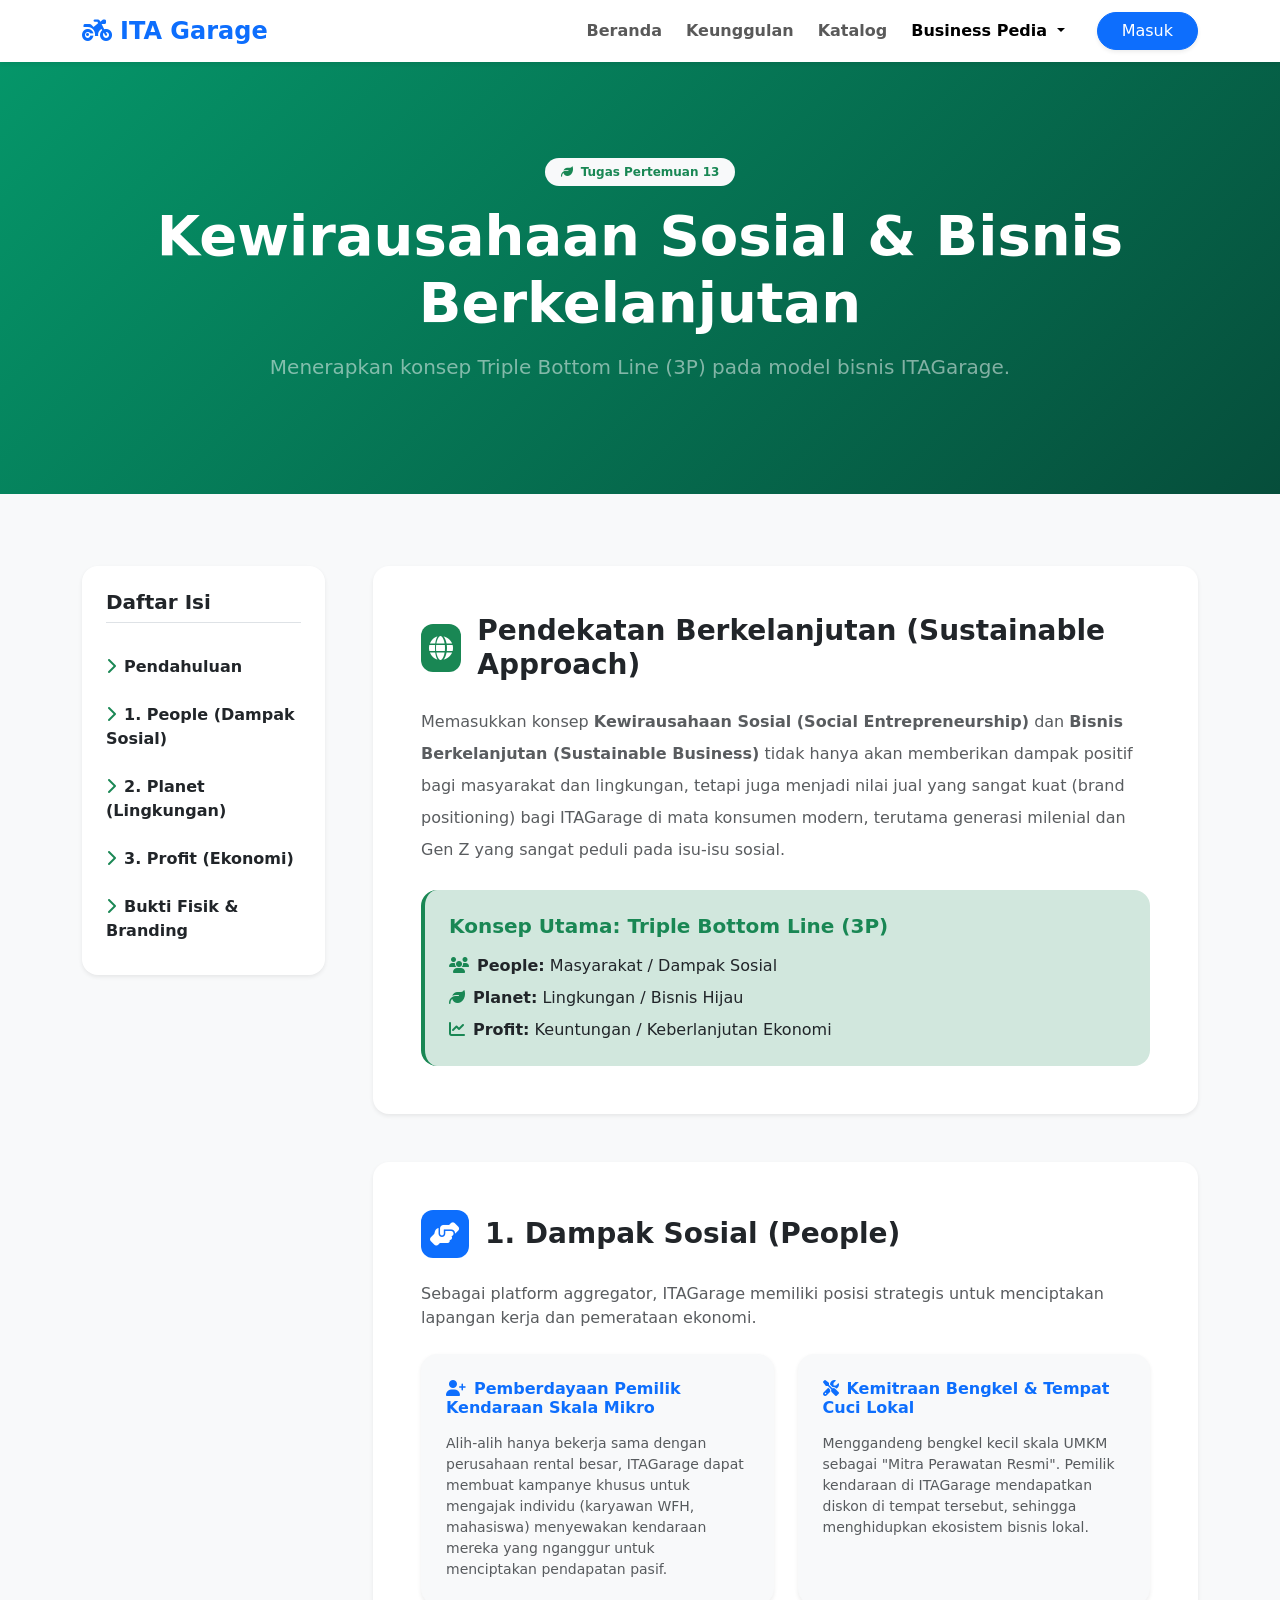
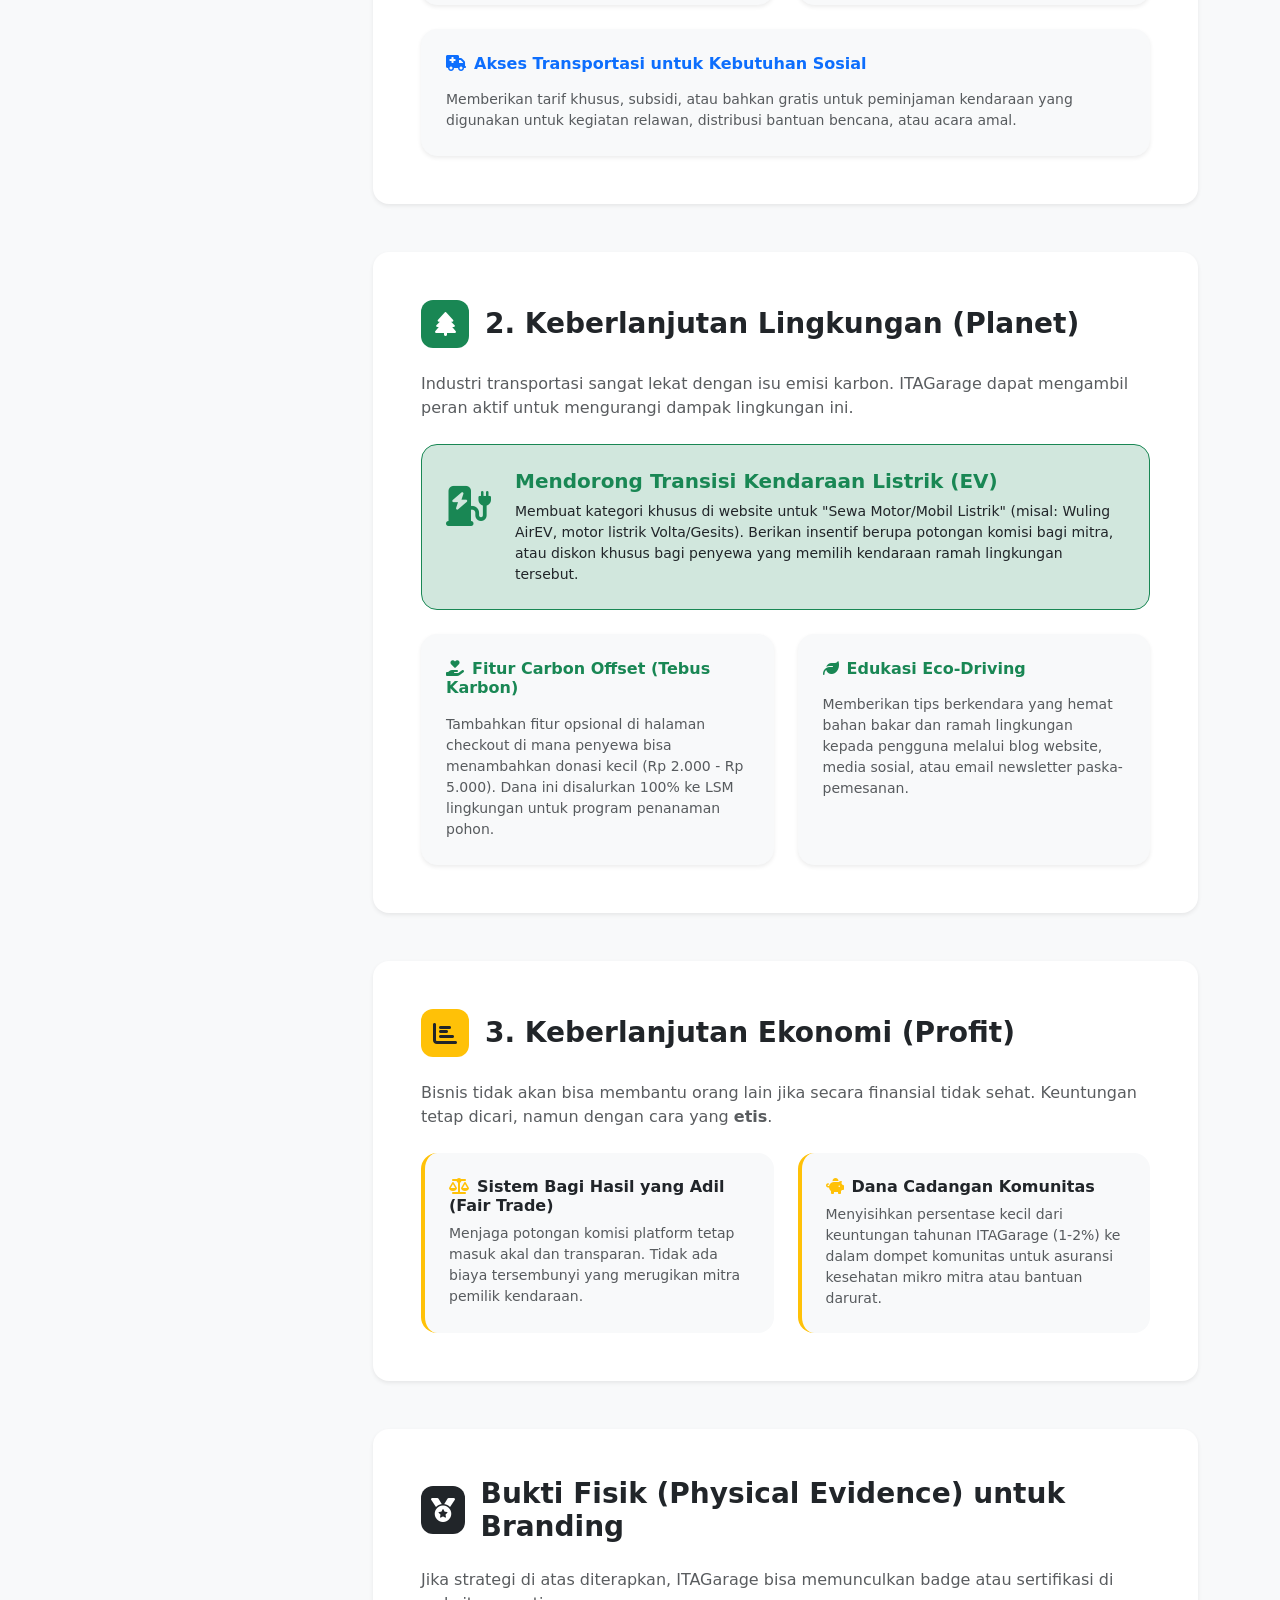
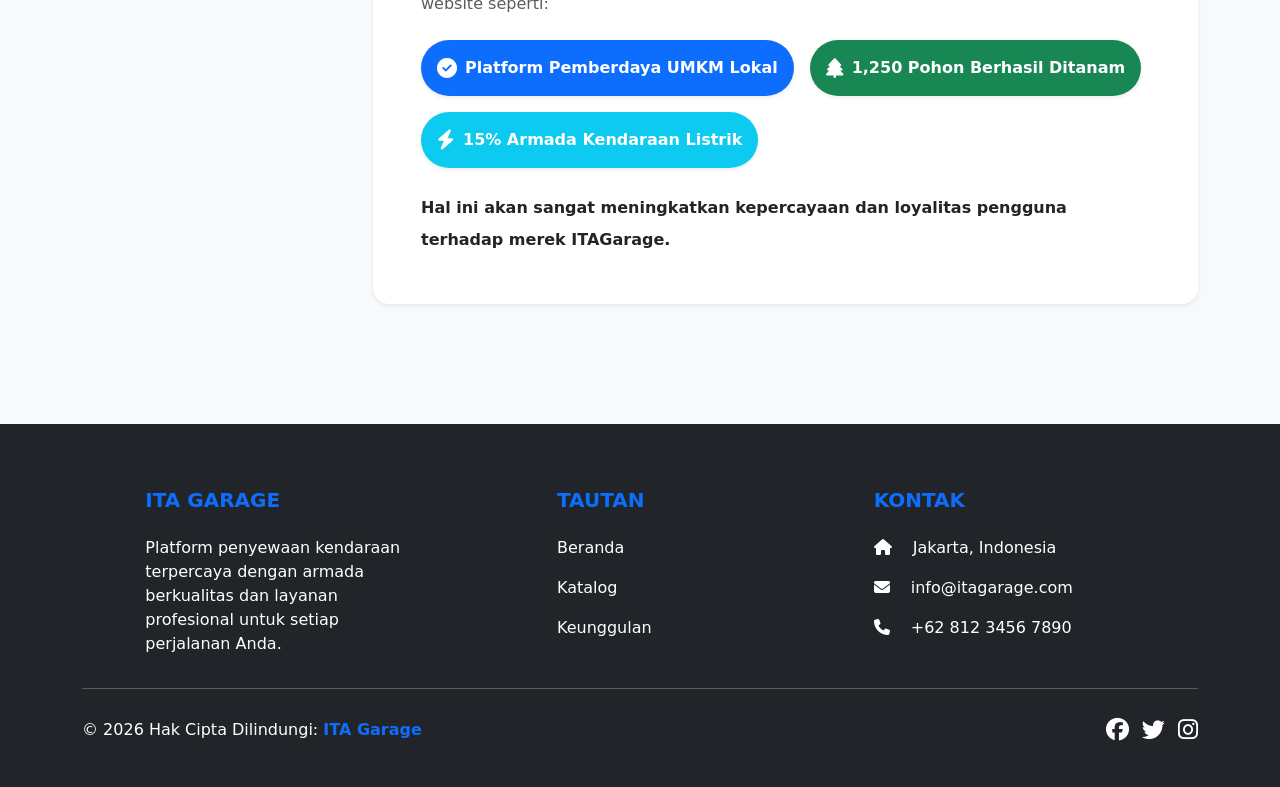
==== tugas-13.html @ 47c339a1 "first commit" ====
<!DOCTYPE html>
<html lang="id">
<head>
    <meta charset="UTF-8">
    <meta name="viewport" content="width=device-width, initial-scale=1.0">
    <title>Tugas Pertemuan 13 - ITA Garage</title>
    <link href="https://cdn.jsdelivr.net/npm/bootstrap@5.3.2/dist/css/bootstrap.min.css" rel="stylesheet">
    <link rel="stylesheet" href="https://cdnjs.cloudflare.com/ajax/libs/font-awesome/6.4.0/css/all.min.css">
    <link rel="stylesheet" href="css/style.css">
    <style>
        .section-icon {
            width: 48px;
            height: 48px;
            display: flex;
            align-items: center;
            justify-content: center;
            border-radius: 12px;
            font-size: 24px;
        }
    </style>
</head>
<body class="bg-light">

    <!-- Navbar -->
    <nav class="navbar navbar-expand-lg navbar-light bg-white shadow-sm sticky-top">
        <div class="container">
            <a class="navbar-brand fw-bold text-primary fs-4" href="index.html">
                <i class="fas fa-motorcycle me-2"></i>ITA Garage
            </a>
            <button class="navbar-toggler border-0 shadow-none" type="button" data-bs-toggle="collapse" data-bs-target="#navbarNav" aria-controls="navbarNav" aria-expanded="false" aria-label="Toggle navigation">
                <span class="navbar-toggler-icon"></span>
            </button>
            <div class="collapse navbar-collapse" id="navbarNav">
                <ul class="navbar-nav ms-auto align-items-center gap-2">
                    <li class="nav-item">
                        <a class="nav-link fw-semibold" href="index.html">Beranda</a>
                    </li>
                    <li class="nav-item">
                        <a class="nav-link fw-semibold" href="index.html#features">Keunggulan</a>
                    </li>
                    <li class="nav-item">
                        <a class="nav-link fw-semibold" href="catalog.html">Katalog</a>
                    </li>
                    <li class="nav-item dropdown">
                        <a class="nav-link dropdown-toggle active fw-semibold" href="#" id="navbarDropdown" role="button" data-bs-toggle="dropdown" aria-expanded="false">
                            Business Pedia
                        </a>
                        <ul class="dropdown-menu border-0 shadow-sm" aria-labelledby="navbarDropdown">
                            <li><a class="dropdown-item" href="business-plan.html">Business Plan</a></li>
                            <li><a class="dropdown-item" href="seminar-umkm.html">Seminar UMKM Berkelanjutan</a></li>
                            <li><hr class="dropdown-divider"></li>
                            <li><a class="dropdown-item" href="tugas-7.html">Tugas Pertemuan 7</a></li>
                            <li><a class="dropdown-item" href="tugas-11.html">Tugas Pertemuan 11</a></li>
                            <li><a class="dropdown-item fw-bold text-primary" href="tugas-13.html">Tugas Pertemuan 13</a></li>
                            <li><a class="dropdown-item" href="#">Tugas Pertemuan 14</a></li>
                            <li><a class="dropdown-item" href="tugas-15.html">Tugas Pertemuan 15</a></li>
                        </ul>
                    </li>
                    <li class="nav-item ms-lg-3 mt-3 mt-lg-0">
                        <a class="btn btn-primary px-4 rounded-pill shadow-sm" href="login.html">Masuk</a>
                    </li>
                </ul>
            </div>
        </div>
    </nav>

    <!-- Header Section -->
    <div class="bg-dark text-white py-5 position-relative" style="background: linear-gradient(135deg, #059669, #064e3b);">
        <div class="container py-5 text-center position-relative z-1">
            <span class="badge bg-light text-success mb-3 px-3 py-2 rounded-pill"><i class="fas fa-leaf me-2"></i>Tugas Pertemuan 13</span>
            <h1 class="display-4 fw-bold mb-3">Kewirausahaan Sosial & Bisnis Berkelanjutan</h1>
            <p class="lead text-white-50 mx-auto" style="max-width: 800px;">
                Menerapkan konsep Triple Bottom Line (3P) pada model bisnis ITAGarage.
            </p>
        </div>
    </div>

    <!-- Main Content -->
    <section class="py-5">
        <div class="container py-4">
            <div class="row g-5">
                
                <!-- Sidebar Nav for Document -->
                <div class="col-lg-3 d-none d-lg-block">
                    <div class="sticky-top" style="top: 100px;">
                        <div class="card border-0 shadow-sm rounded-4 p-4">
                            <h5 class="fw-bold mb-4 border-bottom pb-2">Daftar Isi</h5>
                            <ul class="nav flex-column gap-2">
                                <li class="nav-item"><a href="#section-intro" class="nav-link px-0 text-dark fw-semibold"><i class="fas fa-chevron-right text-success me-2 fs-6"></i>Pendahuluan</a></li>
                                <li class="nav-item"><a href="#section-1" class="nav-link px-0 text-dark fw-semibold"><i class="fas fa-chevron-right text-success me-2 fs-6"></i>1. People (Dampak Sosial)</a></li>
                                <li class="nav-item"><a href="#section-2" class="nav-link px-0 text-dark fw-semibold"><i class="fas fa-chevron-right text-success me-2 fs-6"></i>2. Planet (Lingkungan)</a></li>
                                <li class="nav-item"><a href="#section-3" class="nav-link px-0 text-dark fw-semibold"><i class="fas fa-chevron-right text-success me-2 fs-6"></i>3. Profit (Ekonomi)</a></li>
                                <li class="nav-item"><a href="#section-4" class="nav-link px-0 text-dark fw-semibold"><i class="fas fa-chevron-right text-success me-2 fs-6"></i>Bukti Fisik & Branding</a></li>
                            </ul>
                        </div>
                    </div>
                </div>

                <!-- Document Content -->
                <div class="col-lg-9">
                    
                    <!-- Intro -->
                    <div id="section-intro" class="card border-0 shadow-sm rounded-4 p-4 p-md-5 mb-5 hover-scale">
                        <div class="d-flex align-items-center gap-3 mb-4">
                            <div class="bg-success text-white section-icon">
                                <i class="fas fa-globe"></i>
                            </div>
                            <h3 class="fw-bold mb-0">Pendekatan Berkelanjutan (Sustainable Approach)</h3>
                        </div>
                        <p class="text-muted fs-6 lh-lg mb-4">
                            Memasukkan konsep <strong>Kewirausahaan Sosial (Social Entrepreneurship)</strong> dan <strong>Bisnis Berkelanjutan (Sustainable Business)</strong> tidak hanya akan memberikan dampak positif bagi masyarakat dan lingkungan, tetapi juga menjadi nilai jual yang sangat kuat (brand positioning) bagi ITAGarage di mata konsumen modern, terutama generasi milenial dan Gen Z yang sangat peduli pada isu-isu sosial.
                        </p>
                        
                        <div class="bg-success-subtle p-4 rounded-4 border-start border-4 border-success">
                            <h5 class="fw-bold text-success mb-3">Konsep Utama: Triple Bottom Line (3P)</h5>
                            <ul class="list-unstyled mb-0 text-dark">
                                <li class="mb-2"><i class="fas fa-users text-success me-2"></i><strong>People:</strong> Masyarakat / Dampak Sosial</li>
                                <li class="mb-2"><i class="fas fa-leaf text-success me-2"></i><strong>Planet:</strong> Lingkungan / Bisnis Hijau</li>
                                <li><i class="fas fa-chart-line text-success me-2"></i><strong>Profit:</strong> Keuntungan / Keberlanjutan Ekonomi</li>
                            </ul>
                        </div>
                    </div>

                    <!-- 1. People -->
                    <div id="section-1" class="card border-0 shadow-sm rounded-4 p-4 p-md-5 mb-5 hover-scale">
                        <div class="d-flex align-items-center gap-3 mb-4">
                            <div class="bg-primary text-white section-icon">
                                <i class="fas fa-hands-helping"></i>
                            </div>
                            <h3 class="fw-bold mb-0">1. Dampak Sosial (People)</h3>
                        </div>
                        <p class="text-muted mb-4">Sebagai platform aggregator, ITAGarage memiliki posisi strategis untuk menciptakan lapangan kerja dan pemerataan ekonomi.</p>
                        
                        <div class="row g-4">
                            <div class="col-md-6">
                                <div class="bg-light p-4 rounded-4 h-100 border border-light shadow-sm">
                                    <h6 class="fw-bold text-primary mb-3"><i class="fas fa-user-plus me-2"></i>Pemberdayaan Pemilik Kendaraan Skala Mikro</h6>
                                    <p class="text-muted small mb-0">Alih-alih hanya bekerja sama dengan perusahaan rental besar, ITAGarage dapat membuat kampanye khusus untuk mengajak individu (karyawan WFH, mahasiswa) menyewakan kendaraan mereka yang nganggur untuk menciptakan pendapatan pasif.</p>
                                </div>
                            </div>
                            <div class="col-md-6">
                                <div class="bg-light p-4 rounded-4 h-100 border border-light shadow-sm">
                                    <h6 class="fw-bold text-primary mb-3"><i class="fas fa-tools me-2"></i>Kemitraan Bengkel & Tempat Cuci Lokal</h6>
                                    <p class="text-muted small mb-0">Menggandeng bengkel kecil skala UMKM sebagai "Mitra Perawatan Resmi". Pemilik kendaraan di ITAGarage mendapatkan diskon di tempat tersebut, sehingga menghidupkan ekosistem bisnis lokal.</p>
                                </div>
                            </div>
                            <div class="col-12">
                                <div class="bg-light p-4 rounded-4 border border-light shadow-sm">
                                    <h6 class="fw-bold text-primary mb-3"><i class="fas fa-ambulance me-2"></i>Akses Transportasi untuk Kebutuhan Sosial</h6>
                                    <p class="text-muted small mb-0">Memberikan tarif khusus, subsidi, atau bahkan gratis untuk peminjaman kendaraan yang digunakan untuk kegiatan relawan, distribusi bantuan bencana, atau acara amal.</p>
                                </div>
                            </div>
                        </div>
                    </div>

                    <!-- 2. Planet -->
                    <div id="section-2" class="card border-0 shadow-sm rounded-4 p-4 p-md-5 mb-5 hover-scale">
                        <div class="d-flex align-items-center gap-3 mb-4">
                            <div class="bg-success text-white section-icon">
                                <i class="fas fa-tree"></i>
                            </div>
                            <h3 class="fw-bold mb-0">2. Keberlanjutan Lingkungan (Planet)</h3>
                        </div>
                        <p class="text-muted mb-4">Industri transportasi sangat lekat dengan isu emisi karbon. ITAGarage dapat mengambil peran aktif untuk mengurangi dampak lingkungan ini.</p>

                        <div class="row g-4">
                            <div class="col-md-12">
                                <div class="d-flex gap-4 p-4 bg-success-subtle rounded-4 border border-success">
                                    <div class="text-success fs-1 mt-2"><i class="fas fa-charging-station"></i></div>
                                    <div>
                                        <h5 class="fw-bold text-success mb-2">Mendorong Transisi Kendaraan Listrik (EV)</h5>
                                        <p class="text-dark small mb-0">Membuat kategori khusus di website untuk "Sewa Motor/Mobil Listrik" (misal: Wuling AirEV, motor listrik Volta/Gesits). Berikan insentif berupa potongan komisi bagi mitra, atau diskon khusus bagi penyewa yang memilih kendaraan ramah lingkungan tersebut.</p>
                                    </div>
                                </div>
                            </div>
                            <div class="col-md-6">
                                <div class="bg-light p-4 rounded-4 h-100 border border-light shadow-sm">
                                    <h6 class="fw-bold text-success mb-3"><i class="fas fa-hand-holding-heart me-2"></i>Fitur Carbon Offset (Tebus Karbon)</h6>
                                    <p class="text-muted small mb-0">Tambahkan fitur opsional di halaman checkout di mana penyewa bisa menambahkan donasi kecil (Rp 2.000 - Rp 5.000). Dana ini disalurkan 100% ke LSM lingkungan untuk program penanaman pohon.</p>
                                </div>
                            </div>
                            <div class="col-md-6">
                                <div class="bg-light p-4 rounded-4 h-100 border border-light shadow-sm">
                                    <h6 class="fw-bold text-success mb-3"><i class="fas fa-leaf me-2"></i>Edukasi Eco-Driving</h6>
                                    <p class="text-muted small mb-0">Memberikan tips berkendara yang hemat bahan bakar dan ramah lingkungan kepada pengguna melalui blog website, media sosial, atau email newsletter paska-pemesanan.</p>
                                </div>
                            </div>
                        </div>
                    </div>

                    <!-- 3. Profit -->
                    <div id="section-3" class="card border-0 shadow-sm rounded-4 p-4 p-md-5 mb-5 hover-scale">
                        <div class="d-flex align-items-center gap-3 mb-4">
                            <div class="bg-warning text-dark section-icon">
                                <i class="fas fa-chart-bar"></i>
                            </div>
                            <h3 class="fw-bold mb-0">3. Keberlanjutan Ekonomi (Profit)</h3>
                        </div>
                        <p class="text-muted mb-4">Bisnis tidak akan bisa membantu orang lain jika secara finansial tidak sehat. Keuntungan tetap dicari, namun dengan cara yang <strong>etis</strong>.</p>

                        <div class="row g-4">
                            <div class="col-md-6">
                                <div class="bg-light p-4 rounded-4 h-100 border-start border-4 border-warning">
                                    <h6 class="fw-bold text-dark mb-2"><i class="fas fa-balance-scale me-2 text-warning"></i>Sistem Bagi Hasil yang Adil (Fair Trade)</h6>
                                    <p class="text-muted small mb-0">Menjaga potongan komisi platform tetap masuk akal dan transparan. Tidak ada biaya tersembunyi yang merugikan mitra pemilik kendaraan.</p>
                                </div>
                            </div>
                            <div class="col-md-6">
                                <div class="bg-light p-4 rounded-4 h-100 border-start border-4 border-warning">
                                    <h6 class="fw-bold text-dark mb-2"><i class="fas fa-piggy-bank me-2 text-warning"></i>Dana Cadangan Komunitas</h6>
                                    <p class="text-muted small mb-0">Menyisihkan persentase kecil dari keuntungan tahunan ITAGarage (1-2%) ke dalam dompet komunitas untuk asuransi kesehatan mikro mitra atau bantuan darurat.</p>
                                </div>
                            </div>
                        </div>
                    </div>

                    <!-- Bukti Fisik -->
                    <div id="section-4" class="card border-0 shadow-sm rounded-4 p-4 p-md-5 hover-scale">
                        <div class="d-flex align-items-center gap-3 mb-4">
                            <div class="bg-dark text-white section-icon">
                                <i class="fas fa-medal"></i>
                            </div>
                            <h3 class="fw-bold mb-0">Bukti Fisik (Physical Evidence) untuk Branding</h3>
                        </div>
                        <p class="text-muted mb-4">Jika strategi di atas diterapkan, ITAGarage bisa memunculkan badge atau sertifikasi di website seperti:</p>

                        <div class="d-flex flex-wrap gap-3 mb-4">
                            <div class="bg-primary text-white p-3 rounded-pill shadow-sm d-flex align-items-center gap-2">
                                <i class="fas fa-check-circle fs-5"></i>
                                <span class="fw-semibold">Platform Pemberdaya UMKM Lokal</span>
                            </div>
                            <div class="bg-success text-white p-3 rounded-pill shadow-sm d-flex align-items-center gap-2">
                                <i class="fas fa-tree fs-5"></i>
                                <span class="fw-semibold">1,250 Pohon Berhasil Ditanam</span>
                            </div>
                            <div class="bg-info text-white p-3 rounded-pill shadow-sm d-flex align-items-center gap-2">
                                <i class="fas fa-bolt fs-5"></i>
                                <span class="fw-semibold">15% Armada Kendaraan Listrik</span>
                            </div>
                        </div>
                        
                        <p class="text-dark fw-semibold lh-lg mb-0">
                            Hal ini akan sangat meningkatkan kepercayaan dan loyalitas pengguna terhadap merek ITAGarage.
                        </p>
                    </div>

                </div>
            </div>
        </div>
    </section>

    <!-- Footer -->
    <footer class="bg-dark text-white pt-5 pb-4 mt-5">
        <div class="container text-center text-md-start">
            <div class="row text-center text-md-start">
                <div class="col-md-3 col-lg-3 col-xl-3 mx-auto mt-3">
                    <h5 class="text-uppercase mb-4 fw-bold text-primary">ITA Garage</h5>
                    <p>Platform penyewaan kendaraan terpercaya dengan armada berkualitas dan layanan profesional untuk setiap perjalanan Anda.</p>
                </div>
                <div class="col-md-2 col-lg-2 col-xl-2 mx-auto mt-3">
                    <h5 class="text-uppercase mb-4 fw-bold text-primary">Tautan</h5>
                    <p><a href="index.html" class="text-white text-decoration-none">Beranda</a></p>
                    <p><a href="catalog.html" class="text-white text-decoration-none">Katalog</a></p>
                    <p><a href="index.html#features" class="text-white text-decoration-none">Keunggulan</a></p>
                </div>
                <div class="col-md-4 col-lg-3 col-xl-3 mx-auto mt-3">
                    <h5 class="text-uppercase mb-4 fw-bold text-primary">Kontak</h5>
                    <p><i class="fas fa-home me-3"></i> Jakarta, Indonesia</p>
                    <p><i class="fas fa-envelope me-3"></i> info@itagarage.com</p>
                    <p><i class="fas fa-phone me-3"></i> +62 812 3456 7890</p>
                </div>
            </div>
            <hr class="mb-4">
            <div class="row align-items-center">
                <div class="col-md-7 col-lg-8">
                    <p class="text-center text-md-start">© 2026 Hak Cipta Dilindungi:
                        <a href="#" class="text-decoration-none"><strong class="text-primary">ITA Garage</strong></a>
                    </p>
                </div>
                <div class="col-md-5 col-lg-4">
                    <div class="text-center text-md-end">
                        <ul class="list-unstyled list-inline">
                            <li class="list-inline-item"><a href="#" class="btn-floating btn-sm text-white" style="font-size: 23px;"><i class="fab fa-facebook"></i></a></li>
                            <li class="list-inline-item"><a href="#" class="btn-floating btn-sm text-white" style="font-size: 23px;"><i class="fab fa-twitter"></i></a></li>
                            <li class="list-inline-item"><a href="#" class="btn-floating btn-sm text-white" style="font-size: 23px;"><i class="fab fa-instagram"></i></a></li>
                        </ul>
                    </div>
                </div>
            </div>
        </div>
    </footer>

    <script src="https://cdn.jsdelivr.net/npm/bootstrap@5.3.2/dist/js/bootstrap.bundle.min.js"></script>
    <script src="js/script.js"></script>
</body>
</html>
---- css/style.css ----
.text-gradient {
    background: linear-gradient(45deg, #0d6efd, #0dcaf0);
    -webkit-background-clip: text;
    background-clip: text;
    -webkit-text-fill-color: transparent;
}
.glass {
    background: rgba(255, 255, 255, 0.7);
    backdrop-filter: blur(10px);
    border: 1px solid rgba(255, 255, 255, 0.3);
}
.hover-scale {
    transition: transform 0.3s ease;
}
.hover-scale:hover {
    transform: translateY(-5px);
}
.badge-custom {
    padding: 8px 16px;
    border-radius: 50px;
}
.badge-available {
    background-color: #d1e7dd;
    color: #0f5132;
}
.badge-rented {
    background-color: #f8d7da;
    color: #842029;
}
.bg-gradient-dark {
    background: linear-gradient(to top, rgba(0,0,0,0.8), transparent);
}
.text-blue { color: #fff; }
.card-img-top {
    height: 200px;
    object-fit: cover;
}
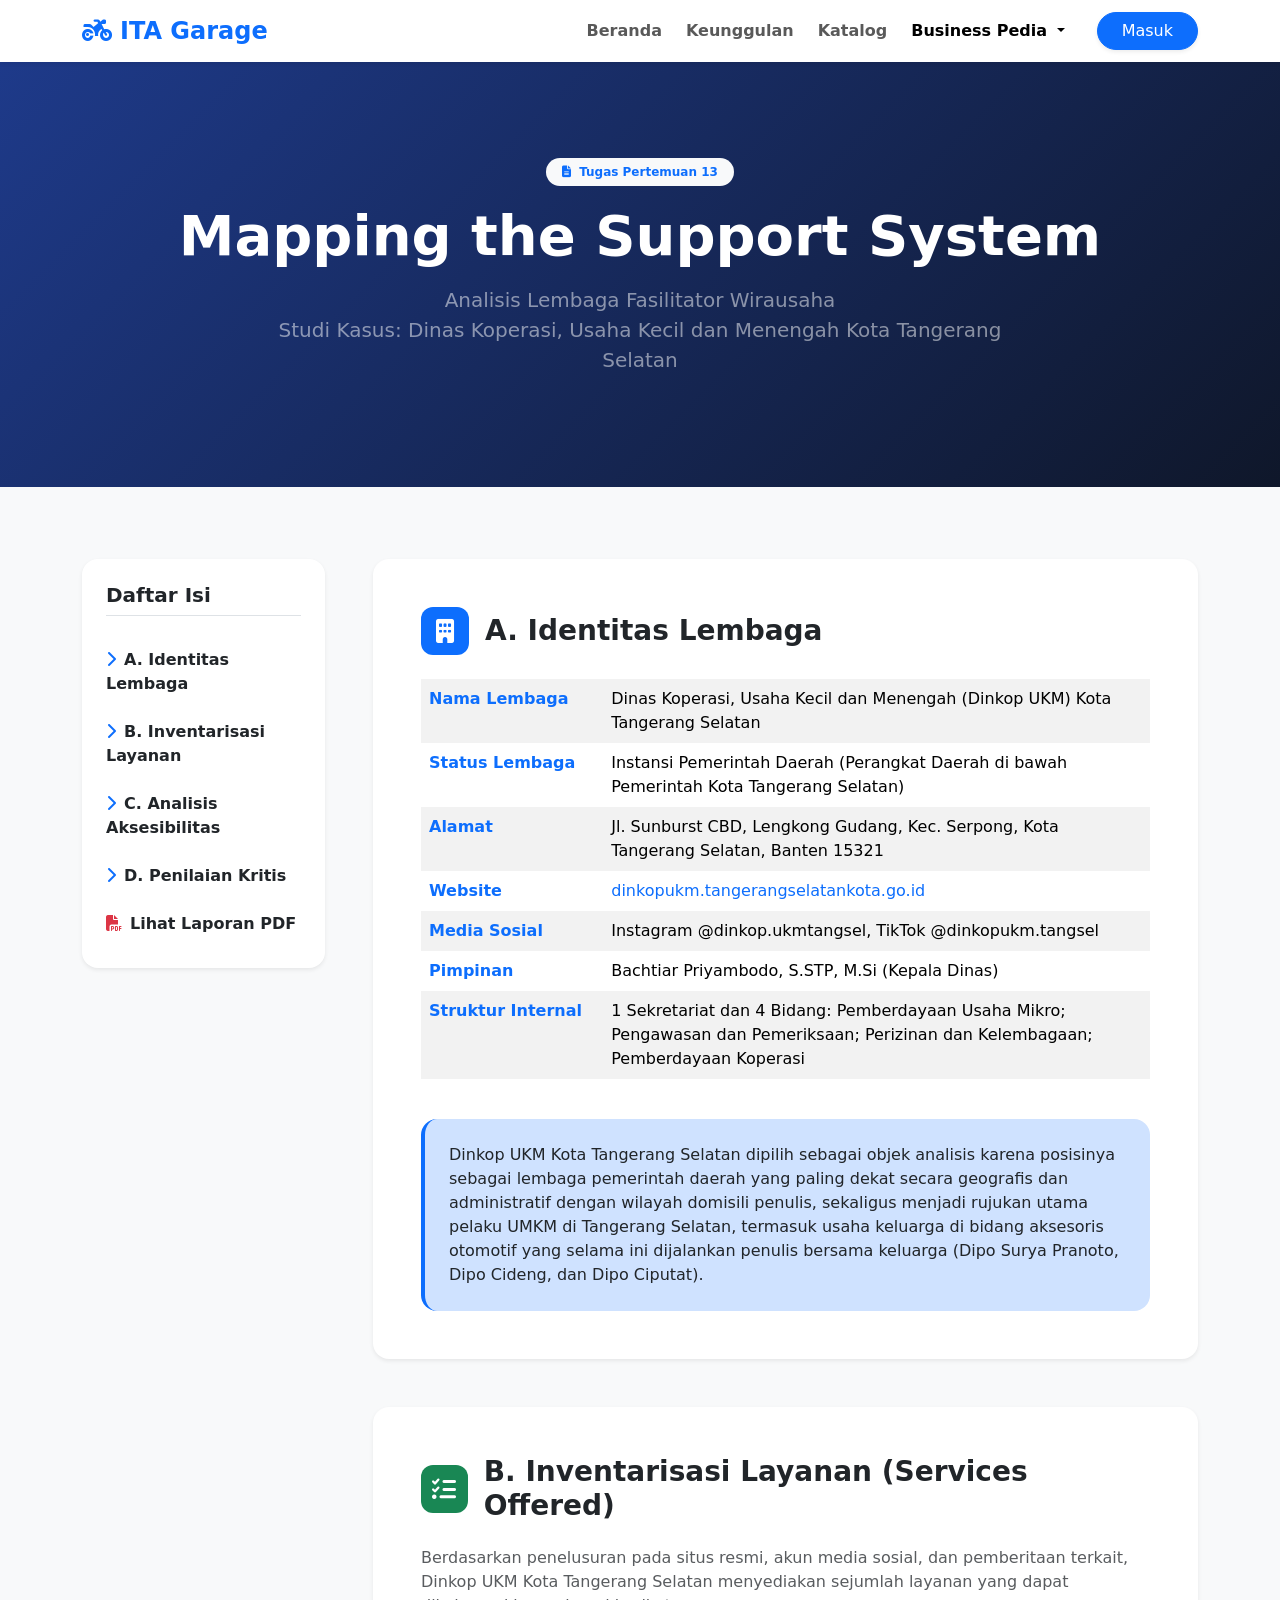
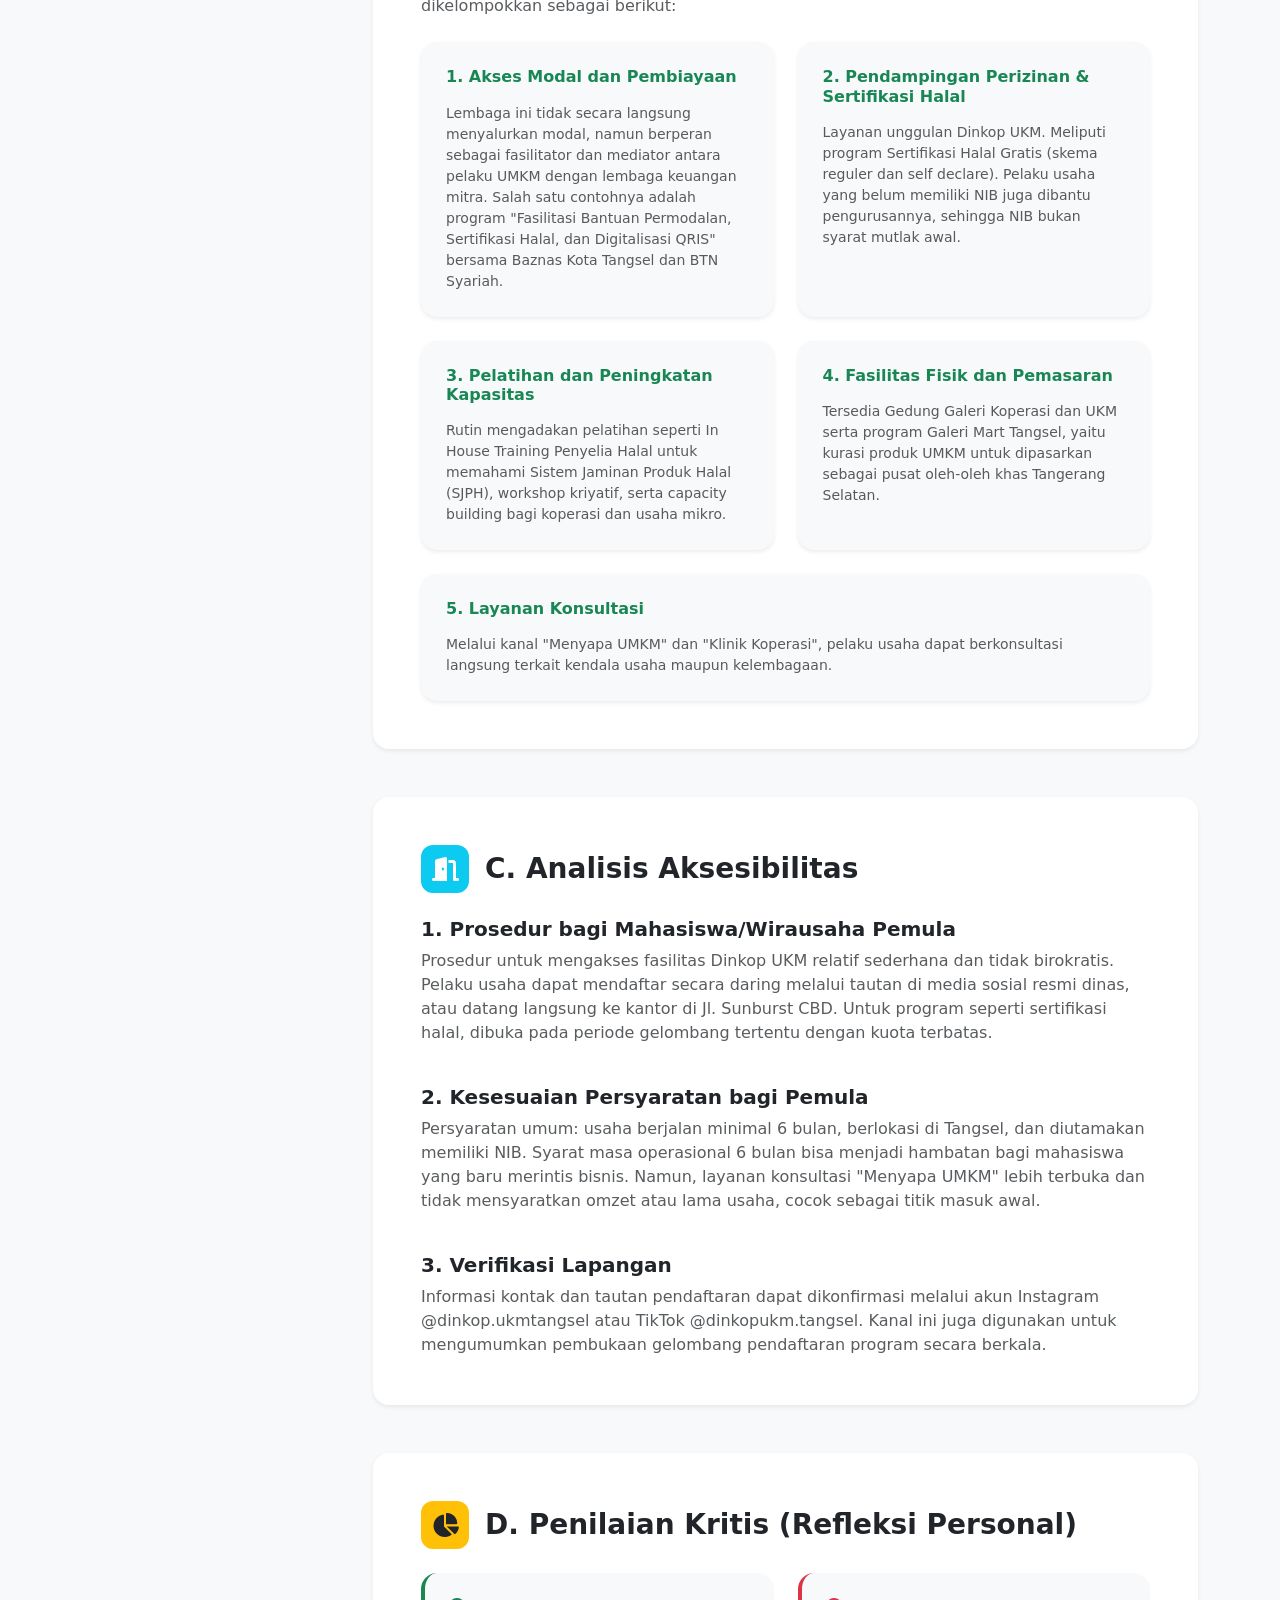
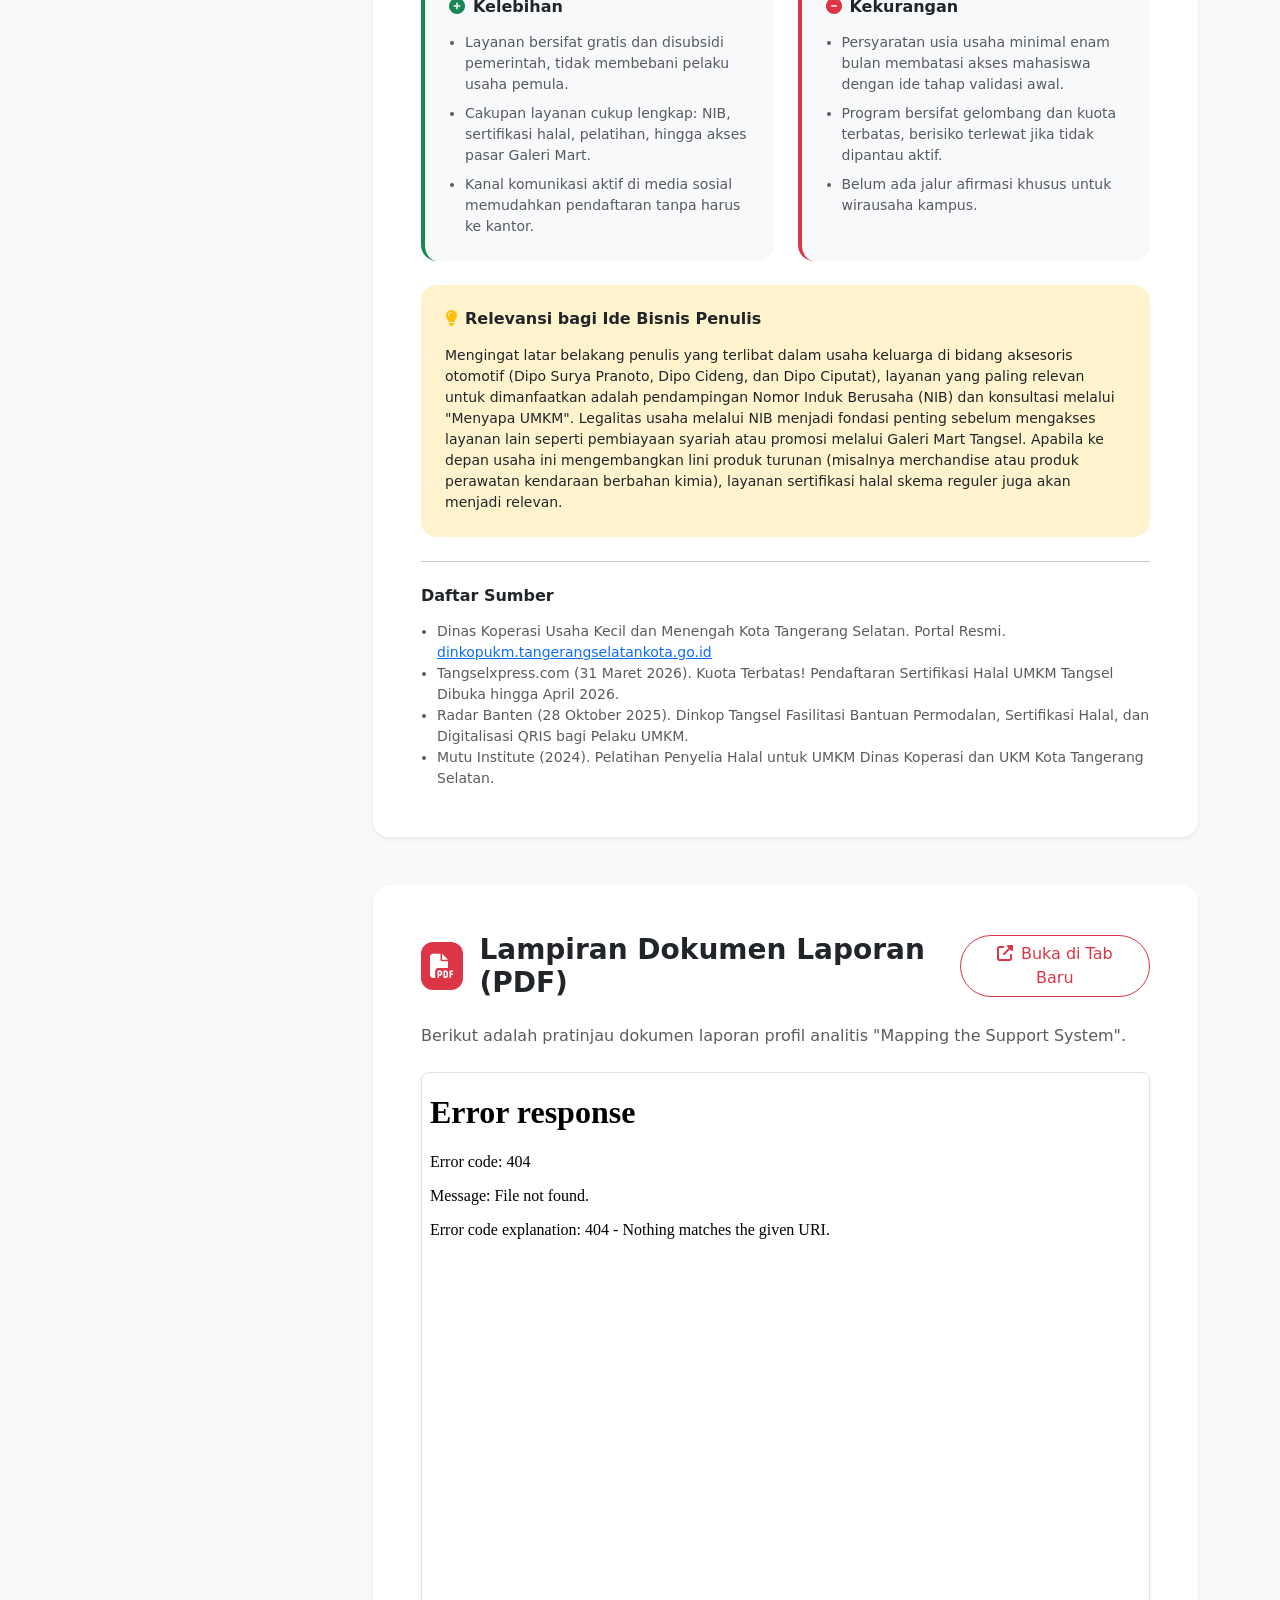
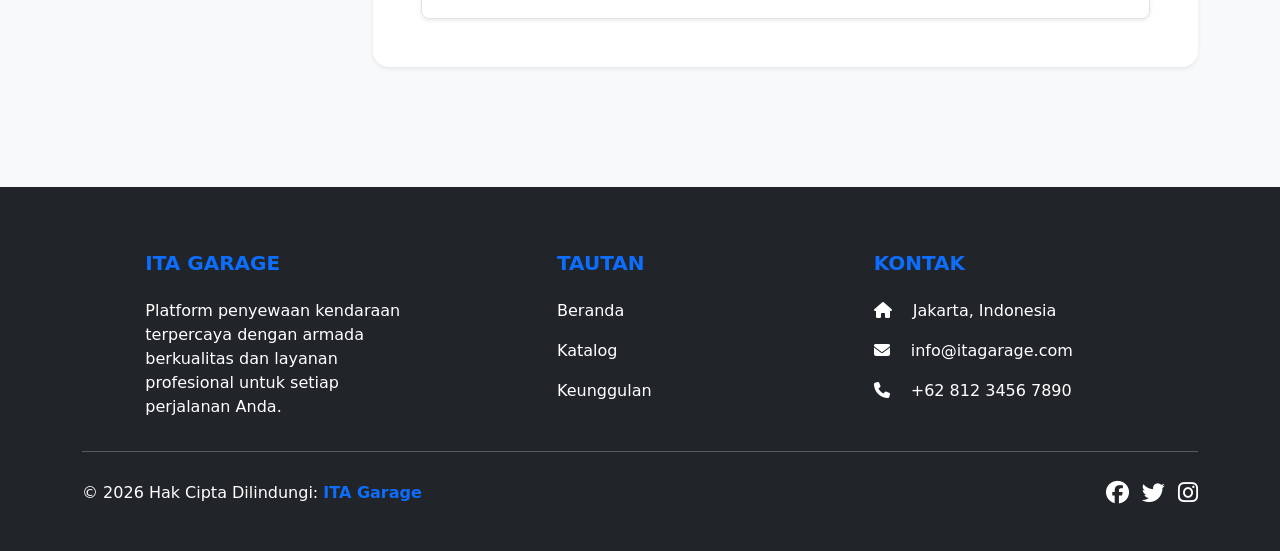
==== commit a1fa46f2: "Update tugas-13.html with new content and styling" ====
--- a/tugas-13.html
+++ b/tugas-13.html
@@ -65,12 +65,13 @@
     </nav>
 
     <!-- Header Section -->
-    <div class="bg-dark text-white py-5 position-relative" style="background: linear-gradient(135deg, #059669, #064e3b);">
+    <div class="bg-dark text-white py-5 position-relative" style="background: linear-gradient(135deg, #1e3a8a, #0f172a);">
         <div class="container py-5 text-center position-relative z-1">
-            <span class="badge bg-light text-success mb-3 px-3 py-2 rounded-pill"><i class="fas fa-leaf me-2"></i>Tugas Pertemuan 13</span>
-            <h1 class="display-4 fw-bold mb-3">Kewirausahaan Sosial & Bisnis Berkelanjutan</h1>
+            <span class="badge bg-light text-primary mb-3 px-3 py-2 rounded-pill"><i class="fas fa-file-alt me-2"></i>Tugas Pertemuan 13</span>
+            <h1 class="display-4 fw-bold mb-3">Mapping the Support System</h1>
             <p class="lead text-white-50 mx-auto" style="max-width: 800px;">
-                Menerapkan konsep Triple Bottom Line (3P) pada model bisnis ITAGarage.
+                Analisis Lembaga Fasilitator Wirausaha<br>
+                <strong>Studi Kasus: Dinas Koperasi, Usaha Kecil dan Menengah Kota Tangerang Selatan</strong>
             </p>
         </div>
     </div>
@@ -86,11 +87,11 @@
                         <div class="card border-0 shadow-sm rounded-4 p-4">
                             <h5 class="fw-bold mb-4 border-bottom pb-2">Daftar Isi</h5>
                             <ul class="nav flex-column gap-2">
-                                <li class="nav-item"><a href="#section-intro" class="nav-link px-0 text-dark fw-semibold"><i class="fas fa-chevron-right text-success me-2 fs-6"></i>Pendahuluan</a></li>
-                                <li class="nav-item"><a href="#section-1" class="nav-link px-0 text-dark fw-semibold"><i class="fas fa-chevron-right text-success me-2 fs-6"></i>1. People (Dampak Sosial)</a></li>
-                                <li class="nav-item"><a href="#section-2" class="nav-link px-0 text-dark fw-semibold"><i class="fas fa-chevron-right text-success me-2 fs-6"></i>2. Planet (Lingkungan)</a></li>
-                                <li class="nav-item"><a href="#section-3" class="nav-link px-0 text-dark fw-semibold"><i class="fas fa-chevron-right text-success me-2 fs-6"></i>3. Profit (Ekonomi)</a></li>
-                                <li class="nav-item"><a href="#section-4" class="nav-link px-0 text-dark fw-semibold"><i class="fas fa-chevron-right text-success me-2 fs-6"></i>Bukti Fisik & Branding</a></li>
+                                <li class="nav-item"><a href="#section-a" class="nav-link px-0 text-dark fw-semibold"><i class="fas fa-chevron-right text-primary me-2 fs-6"></i>A. Identitas Lembaga</a></li>
+                                <li class="nav-item"><a href="#section-b" class="nav-link px-0 text-dark fw-semibold"><i class="fas fa-chevron-right text-primary me-2 fs-6"></i>B. Inventarisasi Layanan</a></li>
+                                <li class="nav-item"><a href="#section-c" class="nav-link px-0 text-dark fw-semibold"><i class="fas fa-chevron-right text-primary me-2 fs-6"></i>C. Analisis Aksesibilitas</a></li>
+                                <li class="nav-item"><a href="#section-d" class="nav-link px-0 text-dark fw-semibold"><i class="fas fa-chevron-right text-primary me-2 fs-6"></i>D. Penilaian Kritis</a></li>
+                                <li class="nav-item"><a href="#section-pdf" class="nav-link px-0 text-dark fw-semibold"><i class="fas fa-file-pdf text-danger me-2 fs-6"></i>Lihat Laporan PDF</a></li>
                             </ul>
                         </div>
                     </div>
@@ -99,149 +100,192 @@
                 <!-- Document Content -->
                 <div class="col-lg-9">
                     
-                    <!-- Intro -->
-                    <div id="section-intro" class="card border-0 shadow-sm rounded-4 p-4 p-md-5 mb-5 hover-scale">
+                    <!-- A. Identitas Lembaga -->
+                    <div id="section-a" class="card border-0 shadow-sm rounded-4 p-4 p-md-5 mb-5 hover-scale">
+                        <div class="d-flex align-items-center gap-3 mb-4">
+                            <div class="bg-primary text-white section-icon">
+                                <i class="fas fa-building"></i>
+                            </div>
+                            <h3 class="fw-bold mb-0">A. Identitas Lembaga</h3>
+                        </div>
+                        
+                        <div class="table-responsive mb-4">
+                            <table class="table table-borderless table-striped">
+                                <tbody>
+                                    <tr>
+                                        <th scope="row" class="w-25 text-primary">Nama Lembaga</th>
+                                        <td>Dinas Koperasi, Usaha Kecil dan Menengah (Dinkop UKM) Kota Tangerang Selatan</td>
+                                    </tr>
+                                    <tr>
+                                        <th scope="row" class="text-primary">Status Lembaga</th>
+                                        <td>Instansi Pemerintah Daerah (Perangkat Daerah di bawah Pemerintah Kota Tangerang Selatan)</td>
+                                    </tr>
+                                    <tr>
+                                        <th scope="row" class="text-primary">Alamat</th>
+                                        <td>Jl. Sunburst CBD, Lengkong Gudang, Kec. Serpong, Kota Tangerang Selatan, Banten 15321</td>
+                                    </tr>
+                                    <tr>
+                                        <th scope="row" class="text-primary">Website</th>
+                                        <td><a href="https://dinkopukm.tangerangselatankota.go.id" target="_blank" class="text-decoration-none">dinkopukm.tangerangselatankota.go.id</a></td>
+                                    </tr>
+                                    <tr>
+                                        <th scope="row" class="text-primary">Media Sosial</th>
+                                        <td>Instagram @dinkop.ukmtangsel, TikTok @dinkopukm.tangsel</td>
+                                    </tr>
+                                    <tr>
+                                        <th scope="row" class="text-primary">Pimpinan</th>
+                                        <td>Bachtiar Priyambodo, S.STP, M.Si (Kepala Dinas)</td>
+                                    </tr>
+                                    <tr>
+                                        <th scope="row" class="text-primary">Struktur Internal</th>
+                                        <td>1 Sekretariat dan 4 Bidang: Pemberdayaan Usaha Mikro; Pengawasan dan Pemeriksaan; Perizinan dan Kelembagaan; Pemberdayaan Koperasi</td>
+                                    </tr>
+                                </tbody>
+                            </table>
+                        </div>
+                        
+                        <div class="bg-primary-subtle p-4 rounded-4 border-start border-4 border-primary">
+                            <p class="text-dark mb-0">Dinkop UKM Kota Tangerang Selatan dipilih sebagai objek analisis karena posisinya sebagai lembaga pemerintah daerah yang paling dekat secara geografis dan administratif dengan wilayah domisili penulis, sekaligus menjadi rujukan utama pelaku UMKM di Tangerang Selatan, termasuk usaha keluarga di bidang aksesoris otomotif yang selama ini dijalankan penulis bersama keluarga (Dipo Surya Pranoto, Dipo Cideng, dan Dipo Ciputat).</p>
+                        </div>
+                    </div>
+
+                    <!-- B. Inventarisasi Layanan -->
+                    <div id="section-b" class="card border-0 shadow-sm rounded-4 p-4 p-md-5 mb-5 hover-scale">
                         <div class="d-flex align-items-center gap-3 mb-4">
                             <div class="bg-success text-white section-icon">
-                                <i class="fas fa-globe"></i>
-                            </div>
-                            <h3 class="fw-bold mb-0">Pendekatan Berkelanjutan (Sustainable Approach)</h3>
-                        </div>
-                        <p class="text-muted fs-6 lh-lg mb-4">
-                            Memasukkan konsep <strong>Kewirausahaan Sosial (Social Entrepreneurship)</strong> dan <strong>Bisnis Berkelanjutan (Sustainable Business)</strong> tidak hanya akan memberikan dampak positif bagi masyarakat dan lingkungan, tetapi juga menjadi nilai jual yang sangat kuat (brand positioning) bagi ITAGarage di mata konsumen modern, terutama generasi milenial dan Gen Z yang sangat peduli pada isu-isu sosial.
-                        </p>
-                        
-                        <div class="bg-success-subtle p-4 rounded-4 border-start border-4 border-success">
-                            <h5 class="fw-bold text-success mb-3">Konsep Utama: Triple Bottom Line (3P)</h5>
-                            <ul class="list-unstyled mb-0 text-dark">
-                                <li class="mb-2"><i class="fas fa-users text-success me-2"></i><strong>People:</strong> Masyarakat / Dampak Sosial</li>
-                                <li class="mb-2"><i class="fas fa-leaf text-success me-2"></i><strong>Planet:</strong> Lingkungan / Bisnis Hijau</li>
-                                <li><i class="fas fa-chart-line text-success me-2"></i><strong>Profit:</strong> Keuntungan / Keberlanjutan Ekonomi</li>
-                            </ul>
-                        </div>
-                    </div>
-
-                    <!-- 1. People -->
-                    <div id="section-1" class="card border-0 shadow-sm rounded-4 p-4 p-md-5 mb-5 hover-scale">
-                        <div class="d-flex align-items-center gap-3 mb-4">
-                            <div class="bg-primary text-white section-icon">
-                                <i class="fas fa-hands-helping"></i>
-                            </div>
-                            <h3 class="fw-bold mb-0">1. Dampak Sosial (People)</h3>
-                        </div>
-                        <p class="text-muted mb-4">Sebagai platform aggregator, ITAGarage memiliki posisi strategis untuk menciptakan lapangan kerja dan pemerataan ekonomi.</p>
+                                <i class="fas fa-list-check"></i>
+                            </div>
+                            <h3 class="fw-bold mb-0">B. Inventarisasi Layanan (Services Offered)</h3>
+                        </div>
+                        <p class="text-muted mb-4">Berdasarkan penelusuran pada situs resmi, akun media sosial, dan pemberitaan terkait, Dinkop UKM Kota Tangerang Selatan menyediakan sejumlah layanan yang dapat dikelompokkan sebagai berikut:</p>
                         
                         <div class="row g-4">
                             <div class="col-md-6">
                                 <div class="bg-light p-4 rounded-4 h-100 border border-light shadow-sm">
-                                    <h6 class="fw-bold text-primary mb-3"><i class="fas fa-user-plus me-2"></i>Pemberdayaan Pemilik Kendaraan Skala Mikro</h6>
-                                    <p class="text-muted small mb-0">Alih-alih hanya bekerja sama dengan perusahaan rental besar, ITAGarage dapat membuat kampanye khusus untuk mengajak individu (karyawan WFH, mahasiswa) menyewakan kendaraan mereka yang nganggur untuk menciptakan pendapatan pasif.</p>
+                                    <h6 class="fw-bold text-success mb-3">1. Akses Modal dan Pembiayaan</h6>
+                                    <p class="text-muted small mb-0">Lembaga ini tidak secara langsung menyalurkan modal, namun berperan sebagai fasilitator dan mediator antara pelaku UMKM dengan lembaga keuangan mitra. Salah satu contohnya adalah program "Fasilitasi Bantuan Permodalan, Sertifikasi Halal, dan Digitalisasi QRIS" bersama Baznas Kota Tangsel dan BTN Syariah.</p>
                                 </div>
                             </div>
                             <div class="col-md-6">
                                 <div class="bg-light p-4 rounded-4 h-100 border border-light shadow-sm">
-                                    <h6 class="fw-bold text-primary mb-3"><i class="fas fa-tools me-2"></i>Kemitraan Bengkel & Tempat Cuci Lokal</h6>
-                                    <p class="text-muted small mb-0">Menggandeng bengkel kecil skala UMKM sebagai "Mitra Perawatan Resmi". Pemilik kendaraan di ITAGarage mendapatkan diskon di tempat tersebut, sehingga menghidupkan ekosistem bisnis lokal.</p>
+                                    <h6 class="fw-bold text-success mb-3">2. Pendampingan Perizinan & Sertifikasi Halal</h6>
+                                    <p class="text-muted small mb-0">Layanan unggulan Dinkop UKM. Meliputi program Sertifikasi Halal Gratis (skema reguler dan self declare). Pelaku usaha yang belum memiliki NIB juga dibantu pengurusannya, sehingga NIB bukan syarat mutlak awal.</p>
+                                </div>
+                            </div>
+                            <div class="col-md-6">
+                                <div class="bg-light p-4 rounded-4 h-100 border border-light shadow-sm">
+                                    <h6 class="fw-bold text-success mb-3">3. Pelatihan dan Peningkatan Kapasitas</h6>
+                                    <p class="text-muted small mb-0">Rutin mengadakan pelatihan seperti In House Training Penyelia Halal untuk memahami Sistem Jaminan Produk Halal (SJPH), workshop kriyatif, serta capacity building bagi koperasi dan usaha mikro.</p>
+                                </div>
+                            </div>
+                            <div class="col-md-6">
+                                <div class="bg-light p-4 rounded-4 h-100 border border-light shadow-sm">
+                                    <h6 class="fw-bold text-success mb-3">4. Fasilitas Fisik dan Pemasaran</h6>
+                                    <p class="text-muted small mb-0">Tersedia Gedung Galeri Koperasi dan UKM serta program Galeri Mart Tangsel, yaitu kurasi produk UMKM untuk dipasarkan sebagai pusat oleh-oleh khas Tangerang Selatan.</p>
                                 </div>
                             </div>
                             <div class="col-12">
                                 <div class="bg-light p-4 rounded-4 border border-light shadow-sm">
-                                    <h6 class="fw-bold text-primary mb-3"><i class="fas fa-ambulance me-2"></i>Akses Transportasi untuk Kebutuhan Sosial</h6>
-                                    <p class="text-muted small mb-0">Memberikan tarif khusus, subsidi, atau bahkan gratis untuk peminjaman kendaraan yang digunakan untuk kegiatan relawan, distribusi bantuan bencana, atau acara amal.</p>
-                                </div>
-                            </div>
-                        </div>
-                    </div>
-
-                    <!-- 2. Planet -->
-                    <div id="section-2" class="card border-0 shadow-sm rounded-4 p-4 p-md-5 mb-5 hover-scale">
+                                    <h6 class="fw-bold text-success mb-3">5. Layanan Konsultasi</h6>
+                                    <p class="text-muted small mb-0">Melalui kanal "Menyapa UMKM" dan "Klinik Koperasi", pelaku usaha dapat berkonsultasi langsung terkait kendala usaha maupun kelembagaan.</p>
+                                </div>
+                            </div>
+                        </div>
+                    </div>
+
+                    <!-- C. Analisis Aksesibilitas -->
+                    <div id="section-c" class="card border-0 shadow-sm rounded-4 p-4 p-md-5 mb-5 hover-scale">
                         <div class="d-flex align-items-center gap-3 mb-4">
-                            <div class="bg-success text-white section-icon">
-                                <i class="fas fa-tree"></i>
-                            </div>
-                            <h3 class="fw-bold mb-0">2. Keberlanjutan Lingkungan (Planet)</h3>
-                        </div>
-                        <p class="text-muted mb-4">Industri transportasi sangat lekat dengan isu emisi karbon. ITAGarage dapat mengambil peran aktif untuk mengurangi dampak lingkungan ini.</p>
-
-                        <div class="row g-4">
-                            <div class="col-md-12">
-                                <div class="d-flex gap-4 p-4 bg-success-subtle rounded-4 border border-success">
-                                    <div class="text-success fs-1 mt-2"><i class="fas fa-charging-station"></i></div>
-                                    <div>
-                                        <h5 class="fw-bold text-success mb-2">Mendorong Transisi Kendaraan Listrik (EV)</h5>
-                                        <p class="text-dark small mb-0">Membuat kategori khusus di website untuk "Sewa Motor/Mobil Listrik" (misal: Wuling AirEV, motor listrik Volta/Gesits). Berikan insentif berupa potongan komisi bagi mitra, atau diskon khusus bagi penyewa yang memilih kendaraan ramah lingkungan tersebut.</p>
-                                    </div>
-                                </div>
-                            </div>
-                            <div class="col-md-6">
-                                <div class="bg-light p-4 rounded-4 h-100 border border-light shadow-sm">
-                                    <h6 class="fw-bold text-success mb-3"><i class="fas fa-hand-holding-heart me-2"></i>Fitur Carbon Offset (Tebus Karbon)</h6>
-                                    <p class="text-muted small mb-0">Tambahkan fitur opsional di halaman checkout di mana penyewa bisa menambahkan donasi kecil (Rp 2.000 - Rp 5.000). Dana ini disalurkan 100% ke LSM lingkungan untuk program penanaman pohon.</p>
-                                </div>
-                            </div>
-                            <div class="col-md-6">
-                                <div class="bg-light p-4 rounded-4 h-100 border border-light shadow-sm">
-                                    <h6 class="fw-bold text-success mb-3"><i class="fas fa-leaf me-2"></i>Edukasi Eco-Driving</h6>
-                                    <p class="text-muted small mb-0">Memberikan tips berkendara yang hemat bahan bakar dan ramah lingkungan kepada pengguna melalui blog website, media sosial, atau email newsletter paska-pemesanan.</p>
-                                </div>
-                            </div>
-                        </div>
-                    </div>
-
-                    <!-- 3. Profit -->
-                    <div id="section-3" class="card border-0 shadow-sm rounded-4 p-4 p-md-5 mb-5 hover-scale">
+                            <div class="bg-info text-white section-icon">
+                                <i class="fas fa-door-open"></i>
+                            </div>
+                            <h3 class="fw-bold mb-0">C. Analisis Aksesibilitas</h3>
+                        </div>
+
+                        <div class="mb-4">
+                            <h5 class="fw-bold text-dark">1. Prosedur bagi Mahasiswa/Wirausaha Pemula</h5>
+                            <p class="text-muted">Prosedur untuk mengakses fasilitas Dinkop UKM relatif sederhana dan tidak birokratis. Pelaku usaha dapat mendaftar secara daring melalui tautan di media sosial resmi dinas, atau datang langsung ke kantor di Jl. Sunburst CBD. Untuk program seperti sertifikasi halal, dibuka pada periode gelombang tertentu dengan kuota terbatas.</p>
+                        </div>
+                        
+                        <div class="mb-4">
+                            <h5 class="fw-bold text-dark">2. Kesesuaian Persyaratan bagi Pemula</h5>
+                            <p class="text-muted">Persyaratan umum: usaha berjalan minimal 6 bulan, berlokasi di Tangsel, dan diutamakan memiliki NIB. Syarat masa operasional 6 bulan bisa menjadi hambatan bagi mahasiswa yang baru merintis bisnis. Namun, layanan konsultasi "Menyapa UMKM" lebih terbuka dan tidak mensyaratkan omzet atau lama usaha, cocok sebagai titik masuk awal.</p>
+                        </div>
+
+                        <div>
+                            <h5 class="fw-bold text-dark">3. Verifikasi Lapangan</h5>
+                            <p class="text-muted mb-0">Informasi kontak dan tautan pendaftaran dapat dikonfirmasi melalui akun Instagram @dinkop.ukmtangsel atau TikTok @dinkopukm.tangsel. Kanal ini juga digunakan untuk mengumumkan pembukaan gelombang pendaftaran program secara berkala.</p>
+                        </div>
+                    </div>
+
+                    <!-- D. Penilaian Kritis -->
+                    <div id="section-d" class="card border-0 shadow-sm rounded-4 p-4 p-md-5 mb-5 hover-scale">
                         <div class="d-flex align-items-center gap-3 mb-4">
                             <div class="bg-warning text-dark section-icon">
-                                <i class="fas fa-chart-bar"></i>
-                            </div>
-                            <h3 class="fw-bold mb-0">3. Keberlanjutan Ekonomi (Profit)</h3>
-                        </div>
-                        <p class="text-muted mb-4">Bisnis tidak akan bisa membantu orang lain jika secara finansial tidak sehat. Keuntungan tetap dicari, namun dengan cara yang <strong>etis</strong>.</p>
+                                <i class="fas fa-chart-pie"></i>
+                            </div>
+                            <h3 class="fw-bold mb-0">D. Penilaian Kritis (Refleksi Personal)</h3>
+                        </div>
 
                         <div class="row g-4">
                             <div class="col-md-6">
-                                <div class="bg-light p-4 rounded-4 h-100 border-start border-4 border-warning">
-                                    <h6 class="fw-bold text-dark mb-2"><i class="fas fa-balance-scale me-2 text-warning"></i>Sistem Bagi Hasil yang Adil (Fair Trade)</h6>
-                                    <p class="text-muted small mb-0">Menjaga potongan komisi platform tetap masuk akal dan transparan. Tidak ada biaya tersembunyi yang merugikan mitra pemilik kendaraan.</p>
-                                </div>
-                            </div>
-                            <div class="col-md-6">
-                                <div class="bg-light p-4 rounded-4 h-100 border-start border-4 border-warning">
-                                    <h6 class="fw-bold text-dark mb-2"><i class="fas fa-piggy-bank me-2 text-warning"></i>Dana Cadangan Komunitas</h6>
-                                    <p class="text-muted small mb-0">Menyisihkan persentase kecil dari keuntungan tahunan ITAGarage (1-2%) ke dalam dompet komunitas untuk asuransi kesehatan mikro mitra atau bantuan darurat.</p>
-                                </div>
-                            </div>
-                        </div>
-                    </div>
-
-                    <!-- Bukti Fisik -->
-                    <div id="section-4" class="card border-0 shadow-sm rounded-4 p-4 p-md-5 hover-scale">
-                        <div class="d-flex align-items-center gap-3 mb-4">
-                            <div class="bg-dark text-white section-icon">
-                                <i class="fas fa-medal"></i>
-                            </div>
-                            <h3 class="fw-bold mb-0">Bukti Fisik (Physical Evidence) untuk Branding</h3>
-                        </div>
-                        <p class="text-muted mb-4">Jika strategi di atas diterapkan, ITAGarage bisa memunculkan badge atau sertifikasi di website seperti:</p>
-
-                        <div class="d-flex flex-wrap gap-3 mb-4">
-                            <div class="bg-primary text-white p-3 rounded-pill shadow-sm d-flex align-items-center gap-2">
-                                <i class="fas fa-check-circle fs-5"></i>
-                                <span class="fw-semibold">Platform Pemberdaya UMKM Lokal</span>
-                            </div>
-                            <div class="bg-success text-white p-3 rounded-pill shadow-sm d-flex align-items-center gap-2">
-                                <i class="fas fa-tree fs-5"></i>
-                                <span class="fw-semibold">1,250 Pohon Berhasil Ditanam</span>
-                            </div>
-                            <div class="bg-info text-white p-3 rounded-pill shadow-sm d-flex align-items-center gap-2">
-                                <i class="fas fa-bolt fs-5"></i>
-                                <span class="fw-semibold">15% Armada Kendaraan Listrik</span>
-                            </div>
-                        </div>
-                        
-                        <p class="text-dark fw-semibold lh-lg mb-0">
-                            Hal ini akan sangat meningkatkan kepercayaan dan loyalitas pengguna terhadap merek ITAGarage.
-                        </p>
+                                <div class="bg-light p-4 rounded-4 h-100 border-start border-4 border-success">
+                                    <h6 class="fw-bold text-dark mb-3"><i class="fas fa-plus-circle text-success me-2"></i>Kelebihan</h6>
+                                    <ul class="text-muted small mb-0 ps-3">
+                                        <li class="mb-2">Layanan bersifat gratis dan disubsidi pemerintah, tidak membebani pelaku usaha pemula.</li>
+                                        <li class="mb-2">Cakupan layanan cukup lengkap: NIB, sertifikasi halal, pelatihan, hingga akses pasar Galeri Mart.</li>
+                                        <li>Kanal komunikasi aktif di media sosial memudahkan pendaftaran tanpa harus ke kantor.</li>
+                                    </ul>
+                                </div>
+                            </div>
+                            <div class="col-md-6">
+                                <div class="bg-light p-4 rounded-4 h-100 border-start border-4 border-danger">
+                                    <h6 class="fw-bold text-dark mb-3"><i class="fas fa-minus-circle text-danger me-2"></i>Kekurangan</h6>
+                                    <ul class="text-muted small mb-0 ps-3">
+                                        <li class="mb-2">Persyaratan usia usaha minimal enam bulan membatasi akses mahasiswa dengan ide tahap validasi awal.</li>
+                                        <li class="mb-2">Program bersifat gelombang dan kuota terbatas, berisiko terlewat jika tidak dipantau aktif.</li>
+                                        <li>Belum ada jalur afirmasi khusus untuk wirausaha kampus.</li>
+                                    </ul>
+                                </div>
+                            </div>
+                        </div>
+
+                        <div class="mt-4 bg-warning-subtle p-4 rounded-4">
+                            <h6 class="fw-bold text-dark mb-3"><i class="fas fa-lightbulb text-warning me-2"></i>Relevansi bagi Ide Bisnis Penulis</h6>
+                            <p class="text-dark small mb-0">
+                                Mengingat latar belakang penulis yang terlibat dalam usaha keluarga di bidang aksesoris otomotif (Dipo Surya Pranoto, Dipo Cideng, dan Dipo Ciputat), layanan yang paling relevan untuk dimanfaatkan adalah pendampingan Nomor Induk Berusaha (NIB) dan konsultasi melalui "Menyapa UMKM". Legalitas usaha melalui NIB menjadi fondasi penting sebelum mengakses layanan lain seperti pembiayaan syariah atau promosi melalui Galeri Mart Tangsel. Apabila ke depan usaha ini mengembangkan lini produk turunan (misalnya merchandise atau produk perawatan kendaraan berbahan kimia), layanan sertifikasi halal skema reguler juga akan menjadi relevan.
+                            </p>
+                        </div>
+                        
+                        <hr class="my-4">
+                        
+                        <h6 class="fw-bold text-dark mb-3">Daftar Sumber</h6>
+                        <ul class="text-muted small mb-0 ps-3">
+                            <li>Dinas Koperasi Usaha Kecil dan Menengah Kota Tangerang Selatan. Portal Resmi. <a href="https://dinkopukm.tangerangselatankota.go.id" target="_blank">dinkopukm.tangerangselatankota.go.id</a></li>
+                            <li>Tangselxpress.com (31 Maret 2026). Kuota Terbatas! Pendaftaran Sertifikasi Halal UMKM Tangsel Dibuka hingga April 2026.</li>
+                            <li>Radar Banten (28 Oktober 2025). Dinkop Tangsel Fasilitasi Bantuan Permodalan, Sertifikasi Halal, dan Digitalisasi QRIS bagi Pelaku UMKM.</li>
+                            <li>Mutu Institute (2024). Pelatihan Penyelia Halal untuk UMKM Dinas Koperasi dan UKM Kota Tangerang Selatan.</li>
+                        </ul>
+                    </div>
+
+                    <!-- PDF Viewer -->
+                    <div id="section-pdf" class="card border-0 shadow-sm rounded-4 p-4 p-md-5 hover-scale">
+                        <div class="d-flex align-items-center justify-content-between mb-4">
+                            <div class="d-flex align-items-center gap-3">
+                                <div class="bg-danger text-white section-icon">
+                                    <i class="fas fa-file-pdf"></i>
+                                </div>
+                                <h3 class="fw-bold mb-0">Lampiran Dokumen Laporan (PDF)</h3>
+                            </div>
+                            <a href="laporan-p13.pdf" target="_blank" class="btn btn-outline-danger rounded-pill px-4">
+                                <i class="fas fa-external-link-alt me-2"></i>Buka di Tab Baru
+                            </a>
+                        </div>
+                        <p class="text-muted mb-4">Berikut adalah pratinjau dokumen laporan profil analitis "Mapping the Support System".</p>
+                        
+                        <div class="ratio ratio-4x3 border rounded-3 overflow-hidden shadow-sm">
+                            <iframe src="laporan-p13.pdf" title="Laporan PDF P13" allowfullscreen></iframe>
+                        </div>
                     </div>
 
                 </div>
